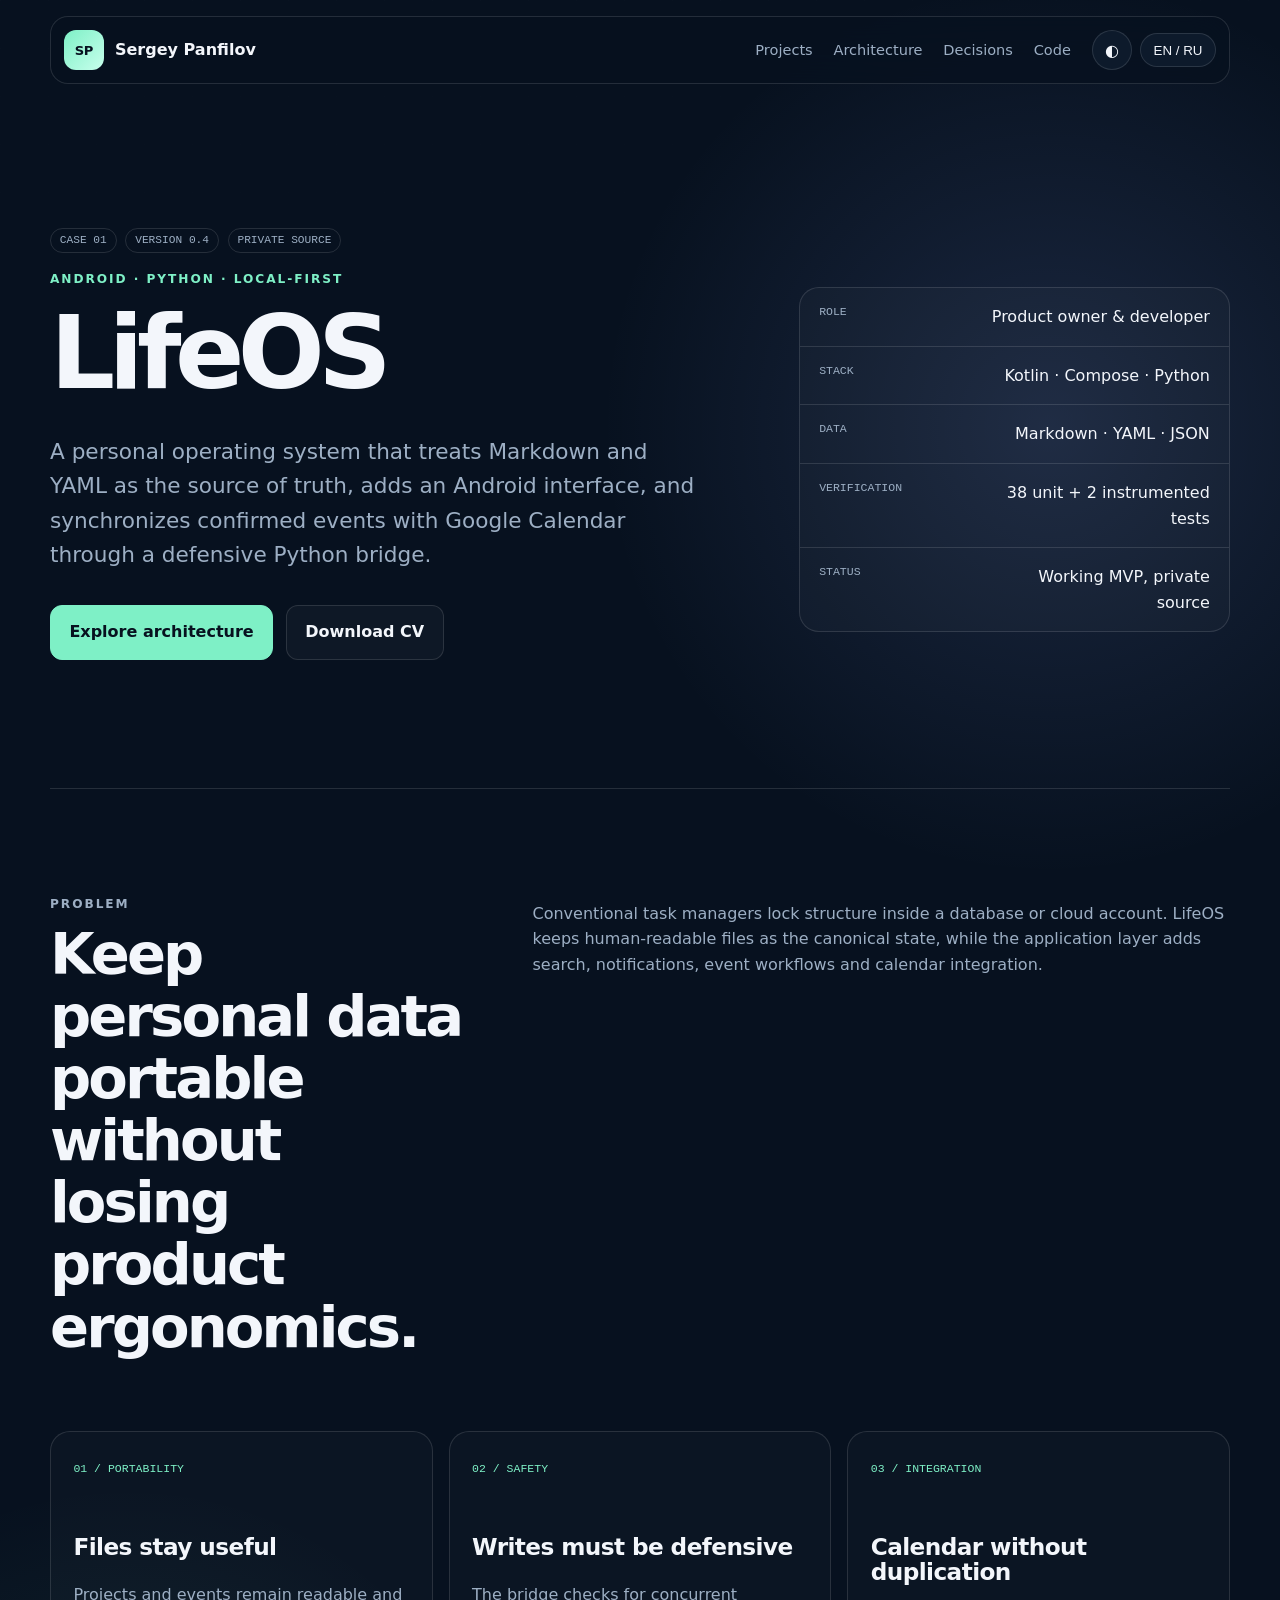
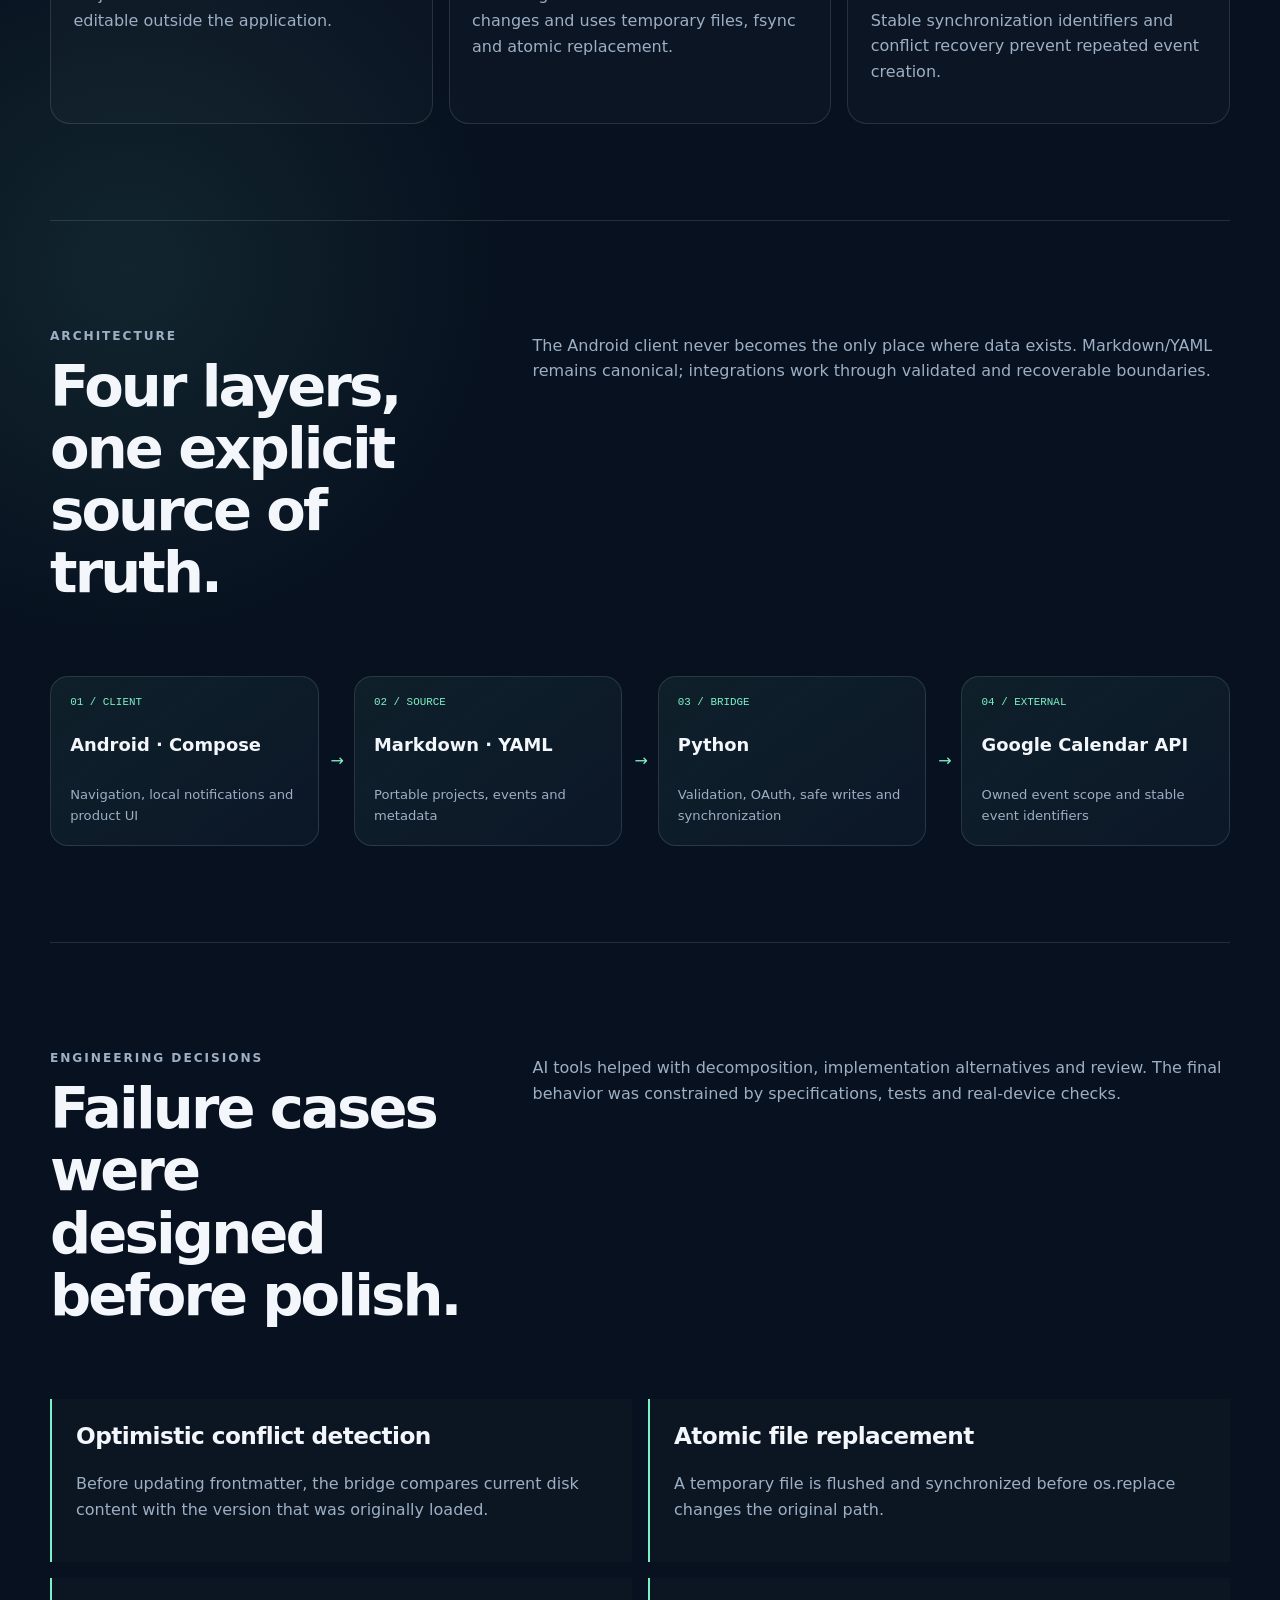
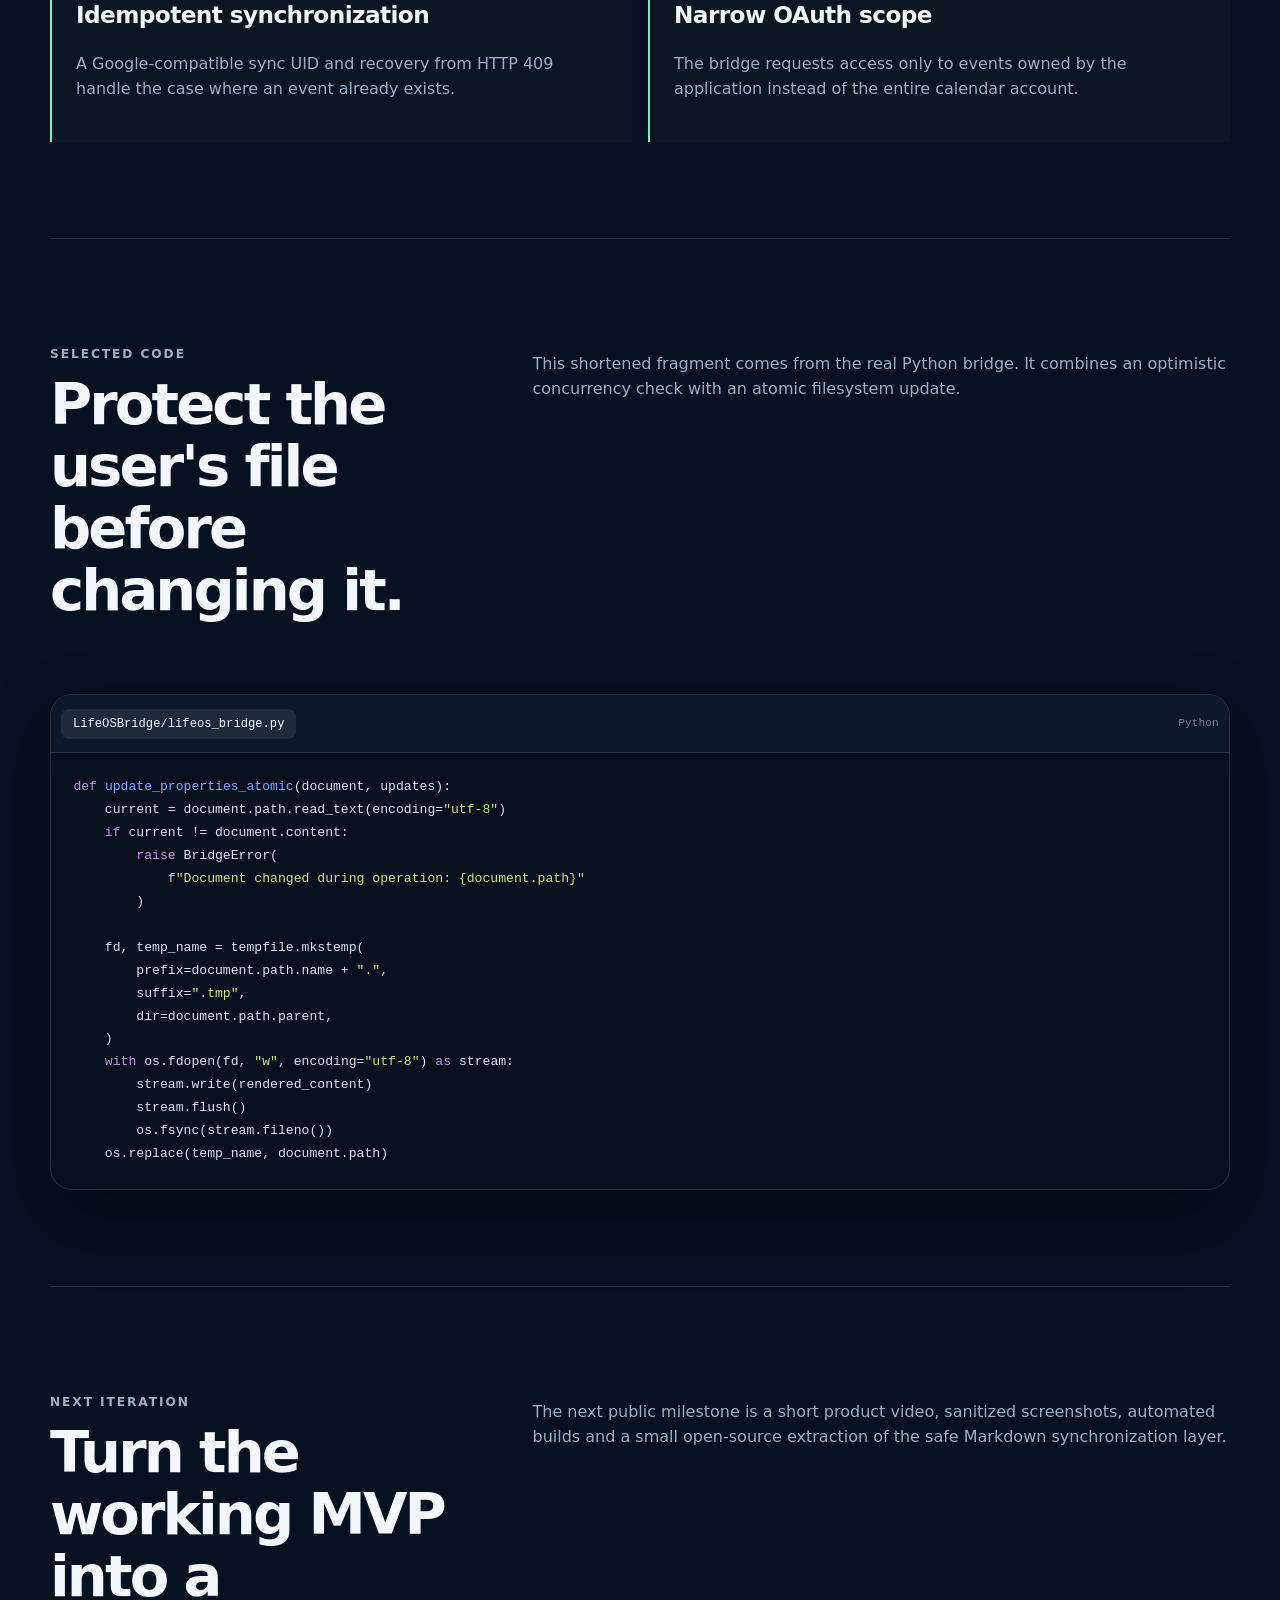
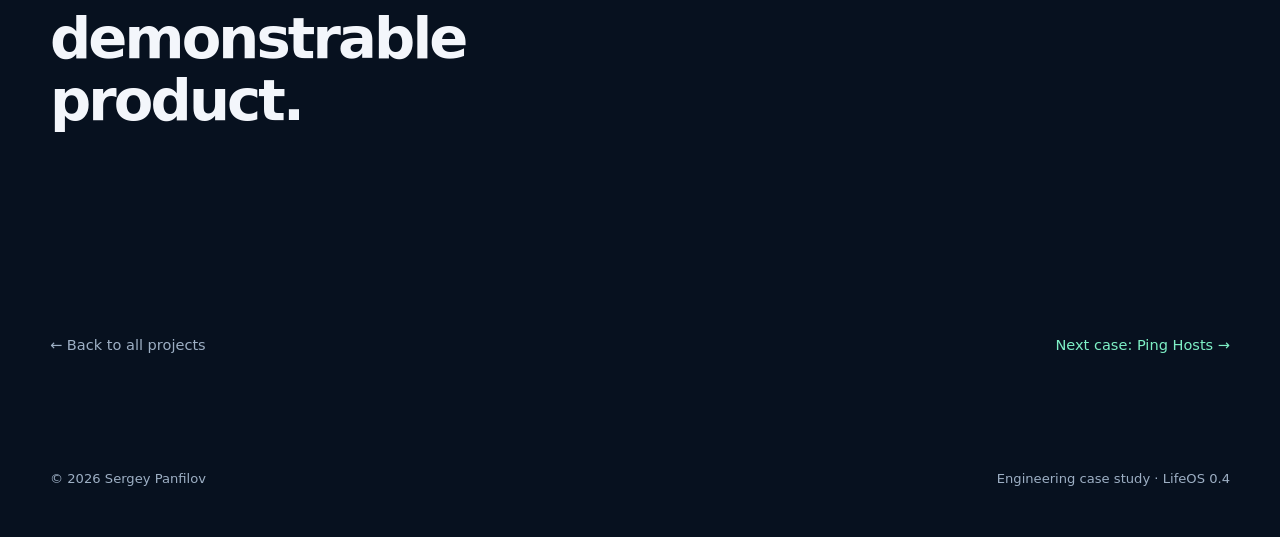
==== case-lifeos.html @ d0251c0e "Add case-lifeos.html" ====
<!doctype html>
<html lang="en">
  <head>
    <meta charset="UTF-8" />
    <meta name="viewport" content="width=device-width, initial-scale=1.0" />
    <meta name="description" content="LifeOS engineering case study by Sergey Panfilov: Android, Kotlin, Python, Markdown/YAML and Google Calendar." />
    <meta name="theme-color" content="#07111f" />
    <meta property="og:title" content="LifeOS 0.4 — Engineering case study" />
    <meta property="og:description" content="A local-first personal operating system with safe file operations and a Google Calendar bridge." />
    <meta property="og:type" content="article" />
    <meta property="og:url" content="https://zenartz98.github.io/portfolio/case-lifeos.html" />
    <meta property="og:image" content="https://zenartz98.github.io/portfolio/assets/og-portfolio.png" />
    <meta name="twitter:card" content="summary_large_image" />
    <link rel="canonical" href="https://zenartz98.github.io/portfolio/case-lifeos.html" />
    <link rel="icon" href="assets/favicon.svg" type="image/svg+xml" />
    <title>LifeOS 0.4 — Sergey Panfilov</title>
    <link rel="stylesheet" href="styles.css" />
  </head>
  <body>
    <a class="skip-link" href="#main">Skip to content</a>
    <header class="site-header">
      <a class="brand" href="index.html" aria-label="Sergey Panfilov — home">
        <span class="brand-mark">SP</span><span>Sergey Panfilov</span>
      </a>
      <nav aria-label="Case study navigation">
        <a href="index.html#projects" data-en="Projects" data-ru="Проекты">Projects</a>
        <a href="#architecture" data-en="Architecture" data-ru="Архитектура">Architecture</a>
        <a href="#decisions" data-en="Decisions" data-ru="Решения">Decisions</a>
        <a href="#code" data-en="Code" data-ru="Код">Code</a>
      </nav>
      <div class="header-controls">
        <button class="theme-toggle" type="button" aria-label="Switch color theme" title="Switch color theme"><span aria-hidden="true">◐</span></button>
        <button class="language-toggle" type="button" aria-label="Switch language"><span data-lang-active>EN</span><span aria-hidden="true"> / </span><span data-lang-inactive>RU</span></button>
      </div>
    </header>

    <main class="case-main" id="main">
      <section class="case-hero">
        <div>
          <div class="case-kicker"><span>CASE 01</span><span>VERSION 0.4</span><span>PRIVATE SOURCE</span></div>
          <p class="eyebrow">Android · Python · Local-first</p>
          <h1>LifeOS</h1>
          <p class="case-lead" data-en="A personal operating system that treats Markdown and YAML as the source of truth, adds an Android interface, and synchronizes confirmed events with Google Calendar through a defensive Python bridge." data-ru="Личная операционная система, в которой Markdown и YAML остаются источником истины, Android-приложение даёт удобный интерфейс, а защищённый Python-мост синхронизирует подтверждённые события с Google Calendar.">A personal operating system that treats Markdown and YAML as the source of truth, adds an Android interface, and synchronizes confirmed events with Google Calendar through a defensive Python bridge.</p>
          <div class="hero-actions">
            <a class="button primary" href="#architecture" data-en="Explore architecture" data-ru="Посмотреть архитектуру">Explore architecture</a>
            <a class="button secondary" href="index.html#resumes" data-en="Download CV" data-ru="Скачать резюме">Download CV</a>
          </div>
        </div>
        <aside class="case-fact-panel" aria-label="Project facts">
          <div class="case-fact"><span data-en="Role" data-ru="Роль">Role</span><span data-en="Product owner & developer" data-ru="Автор продукта и разработчик">Product owner & developer</span></div>
          <div class="case-fact"><span data-en="Stack" data-ru="Стек">Stack</span><span>Kotlin · Compose · Python</span></div>
          <div class="case-fact"><span data-en="Data" data-ru="Данные">Data</span><span>Markdown · YAML · JSON</span></div>
          <div class="case-fact"><span data-en="Verification" data-ru="Проверка">Verification</span><span data-en="38 unit + 2 instrumented tests" data-ru="38 unit + 2 инструментальных теста">38 unit + 2 instrumented tests</span></div>
          <div class="case-fact"><span data-en="Status" data-ru="Статус">Status</span><span data-en="Working MVP, private source" data-ru="Работающий MVP, закрытый код">Working MVP, private source</span></div>
        </aside>
      </section>

      <section class="case-section" id="problem">
        <div class="case-section-head">
          <div><p class="eyebrow" data-en="Problem" data-ru="Задача">Problem</p><h2 data-en="Keep personal data portable without losing product ergonomics." data-ru="Сохранить переносимость личных данных без потери удобства продукта.">Keep personal data portable without losing product ergonomics.</h2></div>
          <p data-en="Conventional task managers lock structure inside a database or cloud account. LifeOS keeps human-readable files as the canonical state, while the application layer adds search, notifications, event workflows and calendar integration." data-ru="Обычные планировщики запирают структуру внутри базы данных или облачного аккаунта. LifeOS сохраняет человекочитаемые файлы как каноническое состояние, а прикладной слой добавляет поиск, уведомления, работу с событиями и интеграцию с календарём.">Conventional task managers lock structure inside a database or cloud account. LifeOS keeps human-readable files as the canonical state, while the application layer adds search, notifications, event workflows and calendar integration.</p>
        </div>
        <div class="case-copy-grid">
          <article><span>01 / PORTABILITY</span><h3 data-en="Files stay useful" data-ru="Файлы остаются полезными">Files stay useful</h3><p data-en="Projects and events remain readable and editable outside the application." data-ru="Проекты и события можно читать и редактировать вне приложения.">Projects and events remain readable and editable outside the application.</p></article>
          <article><span>02 / SAFETY</span><h3 data-en="Writes must be defensive" data-ru="Защищённая запись">Writes must be defensive</h3><p data-en="The bridge checks for concurrent changes and uses temporary files, fsync and atomic replacement." data-ru="Мост проверяет параллельные изменения и использует временные файлы, fsync и атомарную замену.">The bridge checks for concurrent changes and uses temporary files, fsync and atomic replacement.</p></article>
          <article><span>03 / INTEGRATION</span><h3 data-en="Calendar without duplication" data-ru="Календарь без дублей">Calendar without duplication</h3><p data-en="Stable synchronization identifiers and conflict recovery prevent repeated event creation." data-ru="Стабильные идентификаторы синхронизации и восстановление после конфликтов предотвращают дубли событий.">Stable synchronization identifiers and conflict recovery prevent repeated event creation.</p></article>
        </div>
      </section>

      <section class="case-section" id="architecture">
        <div class="case-section-head">
          <div><p class="eyebrow" data-en="Architecture" data-ru="Архитектура">Architecture</p><h2 data-en="Four layers, one explicit source of truth." data-ru="Четыре слоя и один явный источник истины.">Four layers, one explicit source of truth.</h2></div>
          <p data-en="The Android client never becomes the only place where data exists. Markdown/YAML remains canonical; integrations work through validated and recoverable boundaries." data-ru="Android-клиент не становится единственным местом хранения данных. Markdown/YAML остаётся каноническим источником, а интеграции работают через валидируемые и восстанавливаемые границы.">The Android client never becomes the only place where data exists. Markdown/YAML remains canonical; integrations work through validated and recoverable boundaries.</p>
        </div>
        <div class="architecture-flow" aria-label="LifeOS architecture">
          <div class="architecture-node"><small>01 / CLIENT</small><strong>Android · Compose</strong><span data-en="Navigation, local notifications and product UI" data-ru="Навигация, локальные уведомления и интерфейс">Navigation, local notifications and product UI</span></div>
          <div class="architecture-node"><small>02 / SOURCE</small><strong>Markdown · YAML</strong><span data-en="Portable projects, events and metadata" data-ru="Переносимые проекты, события и метаданные">Portable projects, events and metadata</span></div>
          <div class="architecture-node"><small>03 / BRIDGE</small><strong>Python</strong><span data-en="Validation, OAuth, safe writes and synchronization" data-ru="Валидация, OAuth, безопасная запись и синхронизация">Validation, OAuth, safe writes and synchronization</span></div>
          <div class="architecture-node"><small>04 / EXTERNAL</small><strong>Google Calendar API</strong><span data-en="Owned event scope and stable event identifiers" data-ru="Ограниченная область событий и стабильные идентификаторы">Owned event scope and stable event identifiers</span></div>
        </div>
      </section>

      <section class="case-section" id="decisions">
        <div class="case-section-head">
          <div><p class="eyebrow" data-en="Engineering decisions" data-ru="Инженерные решения">Engineering decisions</p><h2 data-en="Failure cases were designed before polish." data-ru="Сначала отказоустойчивость, затем полировка.">Failure cases were designed before polish.</h2></div>
          <p data-en="AI tools helped with decomposition, implementation alternatives and review. The final behavior was constrained by specifications, tests and real-device checks." data-ru="AI-инструменты помогали с декомпозицией, вариантами реализации и ревью. Итоговое поведение ограничивалось спецификациями, тестами и проверками на реальном устройстве.">AI tools helped with decomposition, implementation alternatives and review. The final behavior was constrained by specifications, tests and real-device checks.</p>
        </div>
        <div class="decision-list">
          <article><h3 data-en="Optimistic conflict detection" data-ru="Оптимистичная проверка конфликтов">Optimistic conflict detection</h3><p data-en="Before updating frontmatter, the bridge compares current disk content with the version that was originally loaded." data-ru="Перед изменением frontmatter мост сравнивает содержимое на диске с ранее загруженной версией.">Before updating frontmatter, the bridge compares current disk content with the version that was originally loaded.</p></article>
          <article><h3 data-en="Atomic file replacement" data-ru="Атомарная замена файла">Atomic file replacement</h3><p data-en="A temporary file is flushed and synchronized before os.replace changes the original path." data-ru="Временный файл сбрасывается и синхронизируется до того, как os.replace заменит исходный путь.">A temporary file is flushed and synchronized before os.replace changes the original path.</p></article>
          <article><h3 data-en="Idempotent synchronization" data-ru="Идемпотентная синхронизация">Idempotent synchronization</h3><p data-en="A Google-compatible sync UID and recovery from HTTP 409 handle the case where an event already exists." data-ru="Google-совместимый sync UID и восстановление после HTTP 409 обрабатывают уже созданное событие.">A Google-compatible sync UID and recovery from HTTP 409 handle the case where an event already exists.</p></article>
          <article><h3 data-en="Narrow OAuth scope" data-ru="Узкая область OAuth">Narrow OAuth scope</h3><p data-en="The bridge requests access only to events owned by the application instead of the entire calendar account." data-ru="Мост запрашивает доступ только к событиям приложения, а не ко всему календарному аккаунту.">The bridge requests access only to events owned by the application instead of the entire calendar account.</p></article>
        </div>
      </section>

      <section class="case-section" id="code">
        <div class="case-section-head">
          <div><p class="eyebrow" data-en="Selected code" data-ru="Фрагмент кода">Selected code</p><h2 data-en="Protect the user's file before changing it." data-ru="Сначала защитить пользовательский файл.">Protect the user's file before changing it.</h2></div>
          <p data-en="This shortened fragment comes from the real Python bridge. It combines an optimistic concurrency check with an atomic filesystem update." data-ru="Сокращённый фрагмент взят из реального Python-моста. Он объединяет оптимистичную проверку конкурентных изменений и атомарное обновление файловой системы.">This shortened fragment comes from the real Python bridge. It combines an optimistic concurrency check with an atomic filesystem update.</p>
        </div>
        <div class="code-window case-code">
          <div class="code-toolbar"><span class="code-tab is-active">LifeOSBridge/lifeos_bridge.py</span><span class="code-source">Python</span></div>
          <div class="code-panel">
            <pre><code><span class="syntax-key">def</span> <span class="syntax-fn">update_properties_atomic</span>(document, updates):
    current = document.path.read_text(encoding=<span class="syntax-str">"utf-8"</span>)
    <span class="syntax-key">if</span> current != document.content:
        <span class="syntax-key">raise</span> BridgeError(
            <span class="syntax-str">f"Document changed during operation: {document.path}"</span>
        )

    fd, temp_name = tempfile.mkstemp(
        prefix=document.path.name + <span class="syntax-str">"."</span>,
        suffix=<span class="syntax-str">".tmp"</span>,
        dir=document.path.parent,
    )
    <span class="syntax-key">with</span> os.fdopen(fd, <span class="syntax-str">"w"</span>, encoding=<span class="syntax-str">"utf-8"</span>) <span class="syntax-key">as</span> stream:
        stream.write(rendered_content)
        stream.flush()
        os.fsync(stream.fileno())
    os.replace(temp_name, document.path)</code></pre>
          </div>
        </div>
      </section>

      <section class="case-section">
        <div class="case-section-head">
          <div><p class="eyebrow" data-en="Next iteration" data-ru="Следующая итерация">Next iteration</p><h2 data-en="Turn the working MVP into a demonstrable product." data-ru="Превратить работающий MVP в демонстрируемый продукт.">Turn the working MVP into a demonstrable product.</h2></div>
          <p data-en="The next public milestone is a short product video, sanitized screenshots, automated builds and a small open-source extraction of the safe Markdown synchronization layer." data-ru="Следующая публичная веха — короткое видео продукта, обезличенные скриншоты, автоматические сборки и небольшой open-source модуль безопасной синхронизации Markdown.">The next public milestone is a short product video, sanitized screenshots, automated builds and a small open-source extraction of the safe Markdown synchronization layer.</p>
        </div>
      </section>

      <nav class="case-nav" aria-label="Case study navigation">
        <a class="case-back" href="index.html#projects" data-en="← Back to all projects" data-ru="← Ко всем проектам">← Back to all projects</a>
        <a class="text-link" href="case-ping-hosts.html" data-en="Next case: Ping Hosts →" data-ru="Следующий кейс: Ping Hosts →">Next case: Ping Hosts →</a>
      </nav>
    </main>

    <footer><span>© <span data-year></span> Sergey Panfilov</span><span data-en="Engineering case study · LifeOS 0.4" data-ru="Инженерный кейс · LifeOS 0.4">Engineering case study · LifeOS 0.4</span></footer>
    <script src="script.js"></script>
  </body>
</html>
---- styles.css ----
:root {
  color-scheme: dark;
  --background: #07111f;
  --surface: #0d1a2b;
  --surface-soft: #101f33;
  --text: #f3f6fb;
  --muted: #9dafc4;
  --line: rgba(255, 255, 255, 0.12);
  --accent: #7ef0c6;
  --accent-two: #8ba7ff;
  --max-width: 1180px;
  font-family: Inter, ui-sans-serif, system-ui, -apple-system, BlinkMacSystemFont, "Segoe UI", sans-serif;
  font-synthesis: none;
  text-rendering: optimizeLegibility;
}

:root[data-theme="light"] {
  color-scheme: light;
  --background: #eef3f8;
  --surface: #ffffff;
  --surface-soft: #e6edf5;
  --text: #0a1728;
  --muted: #53657a;
  --line: rgba(10, 23, 40, 0.14);
  --accent: #087d62;
  --accent-two: #4663d8;
}
:root[data-theme="light"] .site-header { background: rgba(238, 243, 248, .88); }
:root[data-theme="light"] .terminal { background: rgba(7, 16, 28, .96); }

* { box-sizing: border-box; }
html { scroll-behavior: smooth; }
body {
  margin: 0;
  background:
    radial-gradient(circle at 82% 8%, rgba(139, 167, 255, 0.15), transparent 28rem),
    radial-gradient(circle at 10% 35%, rgba(126, 240, 198, 0.09), transparent 24rem),
    var(--background);
  color: var(--text);
  line-height: 1.6;
}

body::before {
  content: "";
  position: fixed;
  inset: 0;
  pointer-events: none;
  opacity: 0.16;
  background-image:
    linear-gradient(rgba(255,255,255,.04) 1px, transparent 1px),
    linear-gradient(90deg, rgba(255,255,255,.04) 1px, transparent 1px);
  background-size: 48px 48px;
  mask-image: linear-gradient(to bottom, black, transparent 80%);
}

a { color: inherit; }
img { max-width: 100%; display: block; }

.skip-link {
  position: fixed;
  top: 0.5rem;
  left: 0.5rem;
  z-index: 100;
  transform: translateY(-150%);
  background: var(--text);
  color: var(--background);
  padding: 0.7rem 1rem;
  border-radius: 999px;
}
.skip-link:focus { transform: translateY(0); }

.site-header {
  width: min(calc(100% - 2rem), var(--max-width));
  margin: 1rem auto 0;
  min-height: 68px;
  padding: 0.7rem 0.8rem;
  position: sticky;
  top: 1rem;
  z-index: 20;
  display: grid;
  grid-template-columns: 1fr auto auto;
  align-items: center;
  gap: 1.3rem;
  border: 1px solid var(--line);
  border-radius: 18px;
  background: rgba(7, 17, 31, 0.78);
  backdrop-filter: blur(18px);
}

.brand { display: flex; align-items: center; gap: 0.7rem; font-weight: 760; text-decoration: none; }
.brand-mark {
  width: 40px;
  aspect-ratio: 1;
  display: grid;
  place-items: center;
  border-radius: 12px;
  color: var(--background);
  background: linear-gradient(135deg, var(--accent), #c7ffec);
  font-size: 0.82rem;
  letter-spacing: -0.03em;
}

nav { display: flex; gap: 1.3rem; }
nav a { color: var(--muted); text-decoration: none; font-size: 0.91rem; }
nav a:hover, nav a:focus-visible { color: var(--text); }

.language-toggle {
  border: 1px solid var(--line);
  border-radius: 999px;
  background: var(--surface);
  color: var(--text);
  padding: 0.55rem 0.8rem;
  cursor: pointer;
}

.header-controls { display: flex; align-items: center; gap: .5rem; }
.theme-toggle {
  width: 40px;
  aspect-ratio: 1;
  border: 1px solid var(--line);
  border-radius: 50%;
  background: var(--surface);
  color: var(--text);
  cursor: pointer;
  font-size: 1rem;
}
.theme-toggle:hover, .language-toggle:hover { border-color: var(--accent); }
.visually-hidden {
  position: absolute;
  width: 1px;
  height: 1px;
  padding: 0;
  margin: -1px;
  overflow: hidden;
  clip: rect(0, 0, 0, 0);
  white-space: nowrap;
  border: 0;
}

main, footer { width: min(calc(100% - 2rem), var(--max-width)); margin-inline: auto; }
.hero {
  min-height: 720px;
  display: grid;
  grid-template-columns: 1.35fr 0.8fr;
  align-items: center;
  gap: clamp(3rem, 8vw, 8rem);
  padding: 8rem 0 6rem;
}

.eyebrow {
  color: var(--accent);
  font-size: 0.76rem;
  line-height: 1.2;
  letter-spacing: 0.16em;
  text-transform: uppercase;
  font-weight: 800;
}

.live-pill {
  width: fit-content;
  display: flex;
  align-items: center;
  gap: .55rem;
  margin-bottom: 1.4rem;
  padding: .42rem .72rem;
  border: 1px solid rgba(126, 240, 198, .25);
  border-radius: 999px;
  color: var(--muted);
  background: rgba(126, 240, 198, .05);
  font-size: .78rem;
}

h1, h2, h3 { line-height: 1.08; margin-top: 0; }
h1 { max-width: 850px; margin-bottom: 1.6rem; font-size: clamp(3rem, 7vw, 6.7rem); letter-spacing: -0.065em; }
h2 { max-width: 800px; margin-bottom: 1.5rem; font-size: clamp(2.2rem, 5vw, 4.6rem); letter-spacing: -0.05em; }
h3 { font-size: 1.45rem; letter-spacing: -0.025em; }

.hero-lead, .section-heading > p:not(.eyebrow), .contact-section > p:not(.eyebrow) { color: var(--muted); font-size: 1.1rem; max-width: 700px; }
.hero-actions { display: flex; flex-wrap: wrap; gap: 0.8rem; margin: 2rem 0; }
.button { padding: 0.85rem 1.15rem; border-radius: 12px; text-decoration: none; font-weight: 720; border: 1px solid var(--line); }
.button.primary { background: var(--accent); color: var(--background); border-color: var(--accent); }
.button.secondary { background: rgba(255,255,255,.03); }
.button:hover { transform: translateY(-2px); }

.availability { list-style: none; padding: 0; margin: 0; display: flex; flex-wrap: wrap; gap: 1rem 1.8rem; color: var(--muted); font-size: 0.9rem; }
.availability li { display: flex; align-items: center; gap: 0.55rem; }
.status-dot { width: 8px; aspect-ratio: 1; border-radius: 50%; background: var(--accent); box-shadow: 0 0 16px var(--accent); }

.hero-panel { display: grid; justify-items: center; gap: 2rem; }
.portrait-wrap { position: relative; width: 220px; aspect-ratio: 1; display: grid; place-items: center; }
.portrait-wrap img { width: 160px; aspect-ratio: 1; object-fit: cover; border-radius: 32px; border: 1px solid var(--line); filter: saturate(.8) contrast(1.05); }
.orbit { position: absolute; inset: 0; border: 1px solid var(--line); border-radius: 50%; }
.orbit-one::after, .orbit-two::after { content: ""; position: absolute; width: 11px; aspect-ratio: 1; border-radius: 50%; background: var(--accent); top: 13%; left: 13%; box-shadow: 0 0 15px var(--accent); }
.orbit-two { inset: 15px; animation: orbit 13s linear infinite reverse; }
.orbit-one { animation: orbit 18s linear infinite; }
@keyframes orbit { to { transform: rotate(360deg); } }

.terminal { width: min(100%, 340px); border: 1px solid var(--line); background: rgba(13, 26, 43, .8); border-radius: 16px; box-shadow: 0 22px 60px rgba(0,0,0,.25); overflow: hidden; }
.terminal-head { padding: .8rem; display: flex; gap: .4rem; border-bottom: 1px solid var(--line); }
.terminal-head span { width: 8px; aspect-ratio: 1; border-radius: 50%; background: #5e6d80; }
.terminal pre { margin: 0; padding: 1.2rem; font: 0.87rem/1.7 "SFMono-Regular", Consolas, monospace; color: var(--accent); }
.terminal .muted { color: #9dafc4; }
.cursor { animation: blink 1s steps(1) infinite; }
@keyframes blink { 50% { opacity: 0; } }

.terminal-output {
  min-height: 185px;
  max-height: 250px;
  padding: 1.2rem 1.2rem .8rem;
  overflow: auto;
  white-space: pre-wrap;
  font: .82rem/1.65 "SFMono-Regular", Consolas, monospace;
  color: #7ef0c6;
}
.terminal-form {
  display: grid;
  grid-template-columns: auto 1fr;
  align-items: center;
  gap: .55rem;
  padding: .7rem 1.2rem 1.1rem;
}
.terminal-prompt { color: #9dafc4; font: .82rem/1 "SFMono-Regular", Consolas, monospace; }
.terminal-form input {
  width: 100%;
  min-width: 0;
  border: 0;
  border-bottom: 1px solid var(--line);
  outline: 0;
  background: transparent;
  color: #f3f6fb;
  padding: .35rem 0;
  font: .82rem/1.4 "SFMono-Regular", Consolas, monospace;
}
.terminal-form input:focus { border-bottom-color: var(--accent); }

.signal-strip { display: grid; grid-template-columns: repeat(4, 1fr); border: 1px solid var(--line); border-radius: 20px; overflow: hidden; background: rgba(255,255,255,.02); }
.signal-strip div { padding: 1.5rem; display: grid; gap: .25rem; border-right: 1px solid var(--line); }
.signal-strip div:last-child { border: 0; }
.signal-strip strong { color: var(--accent); font-size: 2rem; line-height: 1; }
.signal-strip span { color: var(--muted); font-size: .85rem; }

.section { padding: 8rem 0; }
.section-heading { margin-bottom: 3.5rem; }
.project-grid { display: grid; grid-template-columns: repeat(2, minmax(0, 1fr)); gap: 1rem; }
.project-card { min-height: 360px; padding: 1.5rem; display: grid; grid-template-columns: auto 1fr; gap: 1.4rem; border: 1px solid var(--line); border-radius: 22px; background: linear-gradient(145deg, rgba(255,255,255,.035), rgba(255,255,255,.01)); }
.project-card:hover { border-color: rgba(126, 240, 198, .38); transform: translateY(-3px); }
.project-featured { grid-column: 1 / -1; min-height: 440px; align-items: end; background: linear-gradient(135deg, rgba(126,240,198,.1), rgba(139,167,255,.08)); }
.project-number { color: var(--accent); font: 0.75rem/1 "SFMono-Regular", Consolas, monospace; }
.project-meta { display: flex; flex-wrap: wrap; gap: .8rem; color: var(--muted); font-size: .78rem; text-transform: uppercase; letter-spacing: .09em; margin-bottom: 1rem; }
.project-card p, .project-points { color: var(--muted); }
.project-points { padding-left: 1.2rem; columns: 2; column-gap: 2rem; }
.tag-row { display: flex; flex-wrap: wrap; gap: .45rem; margin: 1.2rem 0; }
.tag-row span { border: 1px solid var(--line); color: var(--muted); border-radius: 999px; padding: .3rem .65rem; font-size: .75rem; }
.text-link { color: var(--accent); text-underline-offset: .3rem; }

.project-status {
  padding: .18rem .48rem;
  border: 1px solid currentColor;
  border-radius: 999px;
  letter-spacing: .08em;
}
.status-building { color: #8ba7ff; }
.status-public { color: var(--accent); }
.status-prototype { color: #e8b66d; }
.project-actions { display: flex; flex-wrap: wrap; align-items: center; gap: .9rem; margin-top: 1.4rem; }
.button.compact { padding: .58rem .78rem; border-radius: 9px; font-size: .82rem; }
.project-proof { color: var(--muted); font: .72rem/1.4 "SFMono-Regular", Consolas, monospace; }

.code-lab-heading {
  display: grid;
  grid-template-columns: 1.25fr .75fr;
  gap: 3rem;
  align-items: end;
}
.code-window {
  overflow: hidden;
  border: 1px solid var(--line);
  border-radius: 22px;
  background: #07101c;
  box-shadow: 0 28px 70px rgba(0, 0, 0, .26);
}
.code-toolbar {
  min-height: 58px;
  display: flex;
  align-items: center;
  gap: .3rem;
  padding: .55rem .65rem;
  border-bottom: 1px solid rgba(255,255,255,.1);
  background: #0d1928;
}
.code-tab {
  border: 0;
  border-radius: 8px;
  padding: .55rem .72rem;
  background: transparent;
  color: #8fa2ba;
  cursor: pointer;
  font: .76rem/1 "SFMono-Regular", Consolas, monospace;
}
.code-tab.is-active { color: #eff6ff; background: rgba(255,255,255,.08); }
.code-source { margin-left: auto; color: #6f849e; font: .7rem/1 "SFMono-Regular", Consolas, monospace; }
.code-panel[hidden] { display: none; }
.code-caption {
  display: flex;
  justify-content: space-between;
  gap: 1rem;
  padding: 1rem 1.4rem 0;
  color: #7ef0c6;
  font: .72rem/1.4 "SFMono-Regular", Consolas, monospace;
}
.code-caption span:last-child { color: #7890aa; text-align: right; }
.code-panel pre {
  margin: 0;
  padding: 1.4rem;
  overflow: auto;
  color: #d8e4f2;
  font: .82rem/1.75 "SFMono-Regular", Consolas, monospace;
  tab-size: 4;
}
.syntax-key, .syntax-dec { color: #c792ea; }
.syntax-fn { color: #82aaff; }
.syntax-str { color: #c3e88d; }
.syntax-num { color: #f78c6c; }

.process-grid {
  list-style: none;
  padding: 0;
  display: grid;
  grid-template-columns: repeat(5, 1fr);
  border: 1px solid var(--line);
  border-radius: 22px;
  overflow: hidden;
}
.process-grid li {
  min-height: 260px;
  padding: 1.25rem;
  border-right: 1px solid var(--line);
  background: rgba(255,255,255,.018);
}
.process-grid li:last-child { border-right: 0; }
.process-grid li > span { color: var(--accent); font: .75rem/1 "SFMono-Regular", Consolas, monospace; }
.process-grid h3 { margin-top: 4.5rem; }
.process-grid p { color: var(--muted); font-size: .88rem; }

.resume-section { border-top: 1px solid var(--line); }
.resume-grid { display: grid; grid-template-columns: repeat(3, 1fr); gap: 1rem; }
.resume-grid article {
  min-height: 290px;
  display: flex;
  flex-direction: column;
  align-items: flex-start;
  padding: 1.5rem;
  border: 1px solid var(--line);
  border-radius: 20px;
  background: linear-gradient(150deg, rgba(139,167,255,.06), rgba(126,240,198,.025));
}
.resume-grid article:hover { border-color: rgba(126,240,198,.38); transform: translateY(-3px); }
.resume-grid p { color: var(--muted); }
.resume-grid .button { margin-top: auto; }
.file-type { margin-bottom: 2.5rem; color: var(--accent); font: .72rem/1 "SFMono-Regular", Consolas, monospace; text-transform: uppercase; letter-spacing: .08em; }

/* Project case studies */
.case-main { padding-top: 4rem; }
.case-hero {
  min-height: 600px;
  display: grid;
  grid-template-columns: 1.2fr .8fr;
  align-items: center;
  gap: clamp(3rem, 8vw, 8rem);
  padding: 5rem 0 6rem;
}
.case-kicker { display: flex; flex-wrap: wrap; gap: .55rem; margin-bottom: 1.2rem; }
.case-kicker span { padding: .25rem .55rem; border: 1px solid var(--line); border-radius: 999px; color: var(--muted); font: .7rem/1.3 "SFMono-Regular", Consolas, monospace; }
.case-hero h1 { font-size: clamp(3.2rem, 8vw, 7rem); }
.case-lead { max-width: 760px; color: var(--muted); font-size: clamp(1.05rem, 2vw, 1.35rem); }
.case-fact-panel { display: grid; border: 1px solid var(--line); border-radius: 20px; background: rgba(255,255,255,.025); overflow: hidden; }
.case-fact { display: grid; grid-template-columns: .8fr 1.2fr; gap: 1rem; padding: 1rem 1.2rem; border-bottom: 1px solid var(--line); }
.case-fact:last-child { border-bottom: 0; }
.case-fact span:first-child { color: var(--muted); font: .72rem/1.4 "SFMono-Regular", Consolas, monospace; text-transform: uppercase; }
.case-fact span:last-child { text-align: right; }
.case-section { padding: 6rem 0; border-top: 1px solid var(--line); }
.case-section-head { display: grid; grid-template-columns: .75fr 1.25fr; gap: 4rem; margin-bottom: 3rem; }
.case-section-head p { color: var(--muted); }
.case-section-head h2 { font-size: clamp(2rem, 4.5vw, 4rem); }
.case-copy-grid { display: grid; grid-template-columns: repeat(3, 1fr); gap: 1rem; }
.case-copy-grid article { min-height: 280px; padding: 1.4rem; border: 1px solid var(--line); border-radius: 20px; background: rgba(255,255,255,.018); }
.case-copy-grid article > span { color: var(--accent); font: .72rem/1 "SFMono-Regular", Consolas, monospace; }
.case-copy-grid h3 { margin-top: 3.4rem; }
.case-copy-grid p { color: var(--muted); }
.architecture-flow { display: grid; grid-template-columns: repeat(4, 1fr); gap: 2.2rem; align-items: stretch; }
.architecture-node {
  position: relative;
  min-height: 170px;
  padding: 1.2rem;
  display: flex;
  flex-direction: column;
  justify-content: space-between;
  border: 1px solid var(--line);
  border-radius: 18px;
  background: linear-gradient(145deg, rgba(126,240,198,.07), rgba(139,167,255,.04));
}
.architecture-node:not(:last-child)::after {
  content: "→";
  position: absolute;
  top: 50%;
  right: -1.65rem;
  color: var(--accent);
  transform: translateY(-50%);
}
.architecture-node small { color: var(--accent); font: .68rem/1 "SFMono-Regular", Consolas, monospace; }
.architecture-node strong { font-size: 1.12rem; }
.architecture-node span { color: var(--muted); font-size: .82rem; }
.decision-list { display: grid; grid-template-columns: repeat(2, 1fr); gap: 1rem; }
.decision-list article { padding: 1.5rem; border-left: 2px solid var(--accent); background: rgba(255,255,255,.02); }
.decision-list p { color: var(--muted); }
.case-code { margin-top: 2rem; }
.case-code .code-panel { display: block; }
.case-nav { display: flex; justify-content: space-between; gap: 1rem; padding: 2rem 0 5rem; }
.case-back { color: var(--muted); text-decoration: none; }
.case-back:hover { color: var(--accent); }
.interface-map {
  display: grid;
  grid-template-columns: 220px 1fr;
  min-height: 430px;
  border: 1px solid var(--line);
  border-radius: 22px;
  overflow: hidden;
  background: #07101c;
  color: #eaf2fb;
}
.interface-sidebar { padding: 1.4rem; border-right: 1px solid rgba(255,255,255,.1); background: #0b1726; }
.interface-sidebar strong { display: block; margin-bottom: 2rem; color: #7ef0c6; }
.interface-sidebar span { display: block; margin: .8rem 0; color: #8196ad; font-size: .82rem; }
.interface-content { padding: 1.4rem; overflow: auto; }
.interface-topbar { display: flex; justify-content: space-between; gap: 1rem; margin-bottom: 1.4rem; }
.interface-button { padding: .5rem .7rem; border: 1px solid rgba(126,240,198,.35); border-radius: 8px; color: #7ef0c6; font-size: .75rem; }
.host-table { min-width: 580px; border: 1px solid rgba(255,255,255,.1); border-radius: 12px; overflow: hidden; }
.host-row { display: grid; grid-template-columns: 1.2fr .8fr .8fr 1fr; }
.host-row span { padding: .75rem; border-right: 1px solid rgba(255,255,255,.08); border-bottom: 1px solid rgba(255,255,255,.08); font: .74rem/1.4 "SFMono-Regular", Consolas, monospace; }
.host-row.header { color: #8196ad; background: rgba(255,255,255,.035); }
.host-row .ok { color: #7ef0c6; }
.host-row .warn { color: #e8b66d; }

.split-section { display: grid; grid-template-columns: .85fr 1.2fr; gap: clamp(3rem, 8vw, 8rem); align-items: start; }
.sticky-heading { position: sticky; top: 8rem; }
.timeline article { position: relative; padding: 0 0 3rem 2rem; border-left: 1px solid var(--line); }
.timeline article::before { content: ""; position: absolute; left: -5px; top: 5px; width: 9px; aspect-ratio: 1; border-radius: 50%; background: var(--accent); }
.timeline-date { color: var(--accent); font: .78rem/1.2 "SFMono-Regular", Consolas, monospace; }
.timeline h3 { margin: .65rem 0 .35rem; }
.timeline p { color: var(--muted); margin: .35rem 0; }

.skills-grid { display: grid; grid-template-columns: repeat(4, 1fr); border: 1px solid var(--line); border-radius: 22px; overflow: hidden; }
.skills-grid article { min-height: 270px; padding: 1.4rem; border-right: 1px solid var(--line); background: rgba(255,255,255,.02); }
.skills-grid article:last-child { border: 0; }
.skills-grid article > span { color: var(--accent); font: .75rem/1 "SFMono-Regular", Consolas, monospace; }
.skills-grid h3 { margin-top: 4rem; }
.skills-grid p { color: var(--muted); font-size: .9rem; }

.contact-section { padding: 8rem 0; border-top: 1px solid var(--line); }
.contact-links { display: flex; flex-wrap: wrap; gap: .7rem; margin-top: 2.5rem; }
.contact-links a { border: 1px solid var(--line); border-radius: 999px; padding: .65rem .9rem; text-decoration: none; }
.contact-links a:hover { border-color: var(--accent); color: var(--accent); }

footer { padding: 2rem 0 3rem; display: flex; justify-content: space-between; gap: 1rem; color: var(--muted); font-size: .82rem; }

@media (max-width: 900px) {
  .site-header { grid-template-columns: 1fr auto; }
  nav { display: none; }
  .hero { min-height: auto; grid-template-columns: 1fr; padding-top: 6rem; }
  .hero-panel { grid-template-columns: auto 1fr; }
  .signal-strip { grid-template-columns: repeat(2, 1fr); }
  .signal-strip div:nth-child(2) { border-right: 0; }
  .signal-strip div:nth-child(-n+2) { border-bottom: 1px solid var(--line); }
  .project-grid, .split-section { grid-template-columns: 1fr; }
  .sticky-heading { position: static; }
  .skills-grid { grid-template-columns: repeat(2, 1fr); }
  .skills-grid article:nth-child(2) { border-right: 0; }
  .skills-grid article:nth-child(-n+2) { border-bottom: 1px solid var(--line); }
  .code-lab-heading, .case-section-head { grid-template-columns: 1fr; gap: 1rem; }
  .process-grid { grid-template-columns: repeat(2, 1fr); }
  .process-grid li { border-bottom: 1px solid var(--line); }
  .process-grid li:nth-child(2n) { border-right: 0; }
  .resume-grid, .case-copy-grid { grid-template-columns: 1fr; }
  .case-hero { min-height: auto; grid-template-columns: 1fr; padding-top: 4rem; }
  .architecture-flow { grid-template-columns: repeat(2, 1fr); }
  .architecture-node:nth-child(2)::after { display: none; }
  .decision-list { grid-template-columns: 1fr; }
  .interface-map { grid-template-columns: 160px 1fr; }
}

@media (max-width: 580px) {
  .site-header { top: .5rem; margin-top: .5rem; }
  .brand > span:last-child { display: none; }
  .hero { padding-top: 4.5rem; }
  h1 { font-size: clamp(2.75rem, 14vw, 4.2rem); }
  .hero-panel { grid-template-columns: 1fr; }
  .portrait-wrap { width: 180px; }
  .portrait-wrap img { width: 130px; }
  .signal-strip { grid-template-columns: 1fr; }
  .signal-strip div { border-right: 0; border-bottom: 1px solid var(--line); }
  .project-card { grid-template-columns: 1fr; min-height: auto; }
  .project-points { columns: 1; }
  .skills-grid { grid-template-columns: 1fr; }
  .skills-grid article { min-height: auto; border-right: 0; border-bottom: 1px solid var(--line); }
  .skills-grid h3 { margin-top: 2rem; }
  .header-controls { margin-left: auto; }
  .code-toolbar { align-items: stretch; flex-wrap: wrap; }
  .code-source { width: 100%; margin: .25rem 0 0; padding-left: .7rem; }
  .code-caption { flex-direction: column; }
  .code-caption span:last-child { text-align: left; }
  .process-grid { grid-template-columns: 1fr; }
  .process-grid li { min-height: auto; border-right: 0; }
  .process-grid h3 { margin-top: 2rem; }
  .architecture-flow { grid-template-columns: 1fr; }
  .architecture-node:not(:last-child)::after {
    content: "↓";
    top: auto;
    right: 50%;
    bottom: -1.65rem;
    transform: translateX(50%);
  }
  .interface-map { grid-template-columns: 1fr; }
  .interface-sidebar { display: none; }
  .case-fact { grid-template-columns: 1fr; }
  .case-fact span:last-child { text-align: left; }
  .case-nav { flex-direction: column; }
  footer { flex-direction: column; }
}

@media (prefers-reduced-motion: reduce) {
  html { scroll-behavior: auto; }
  *, *::before, *::after { animation-duration: .01ms !important; animation-iteration-count: 1 !important; transition-duration: .01ms !important; }
}
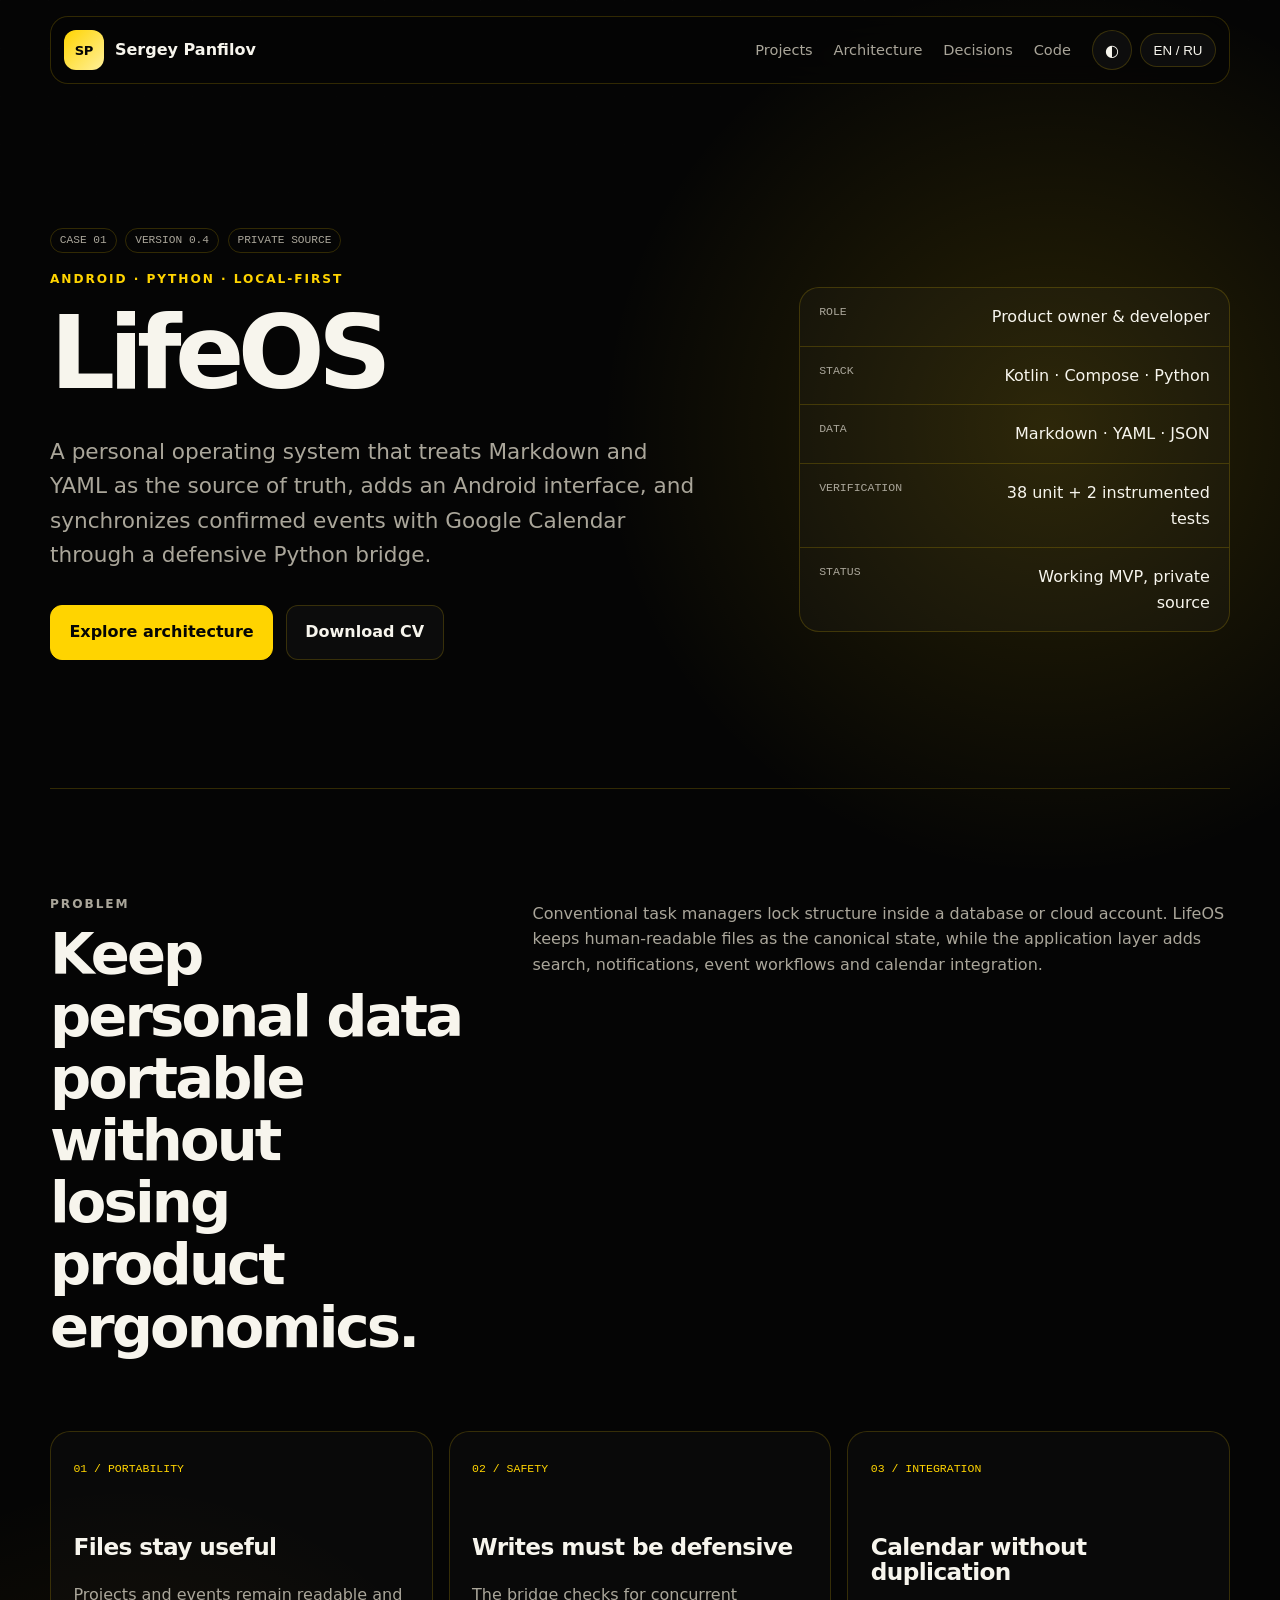
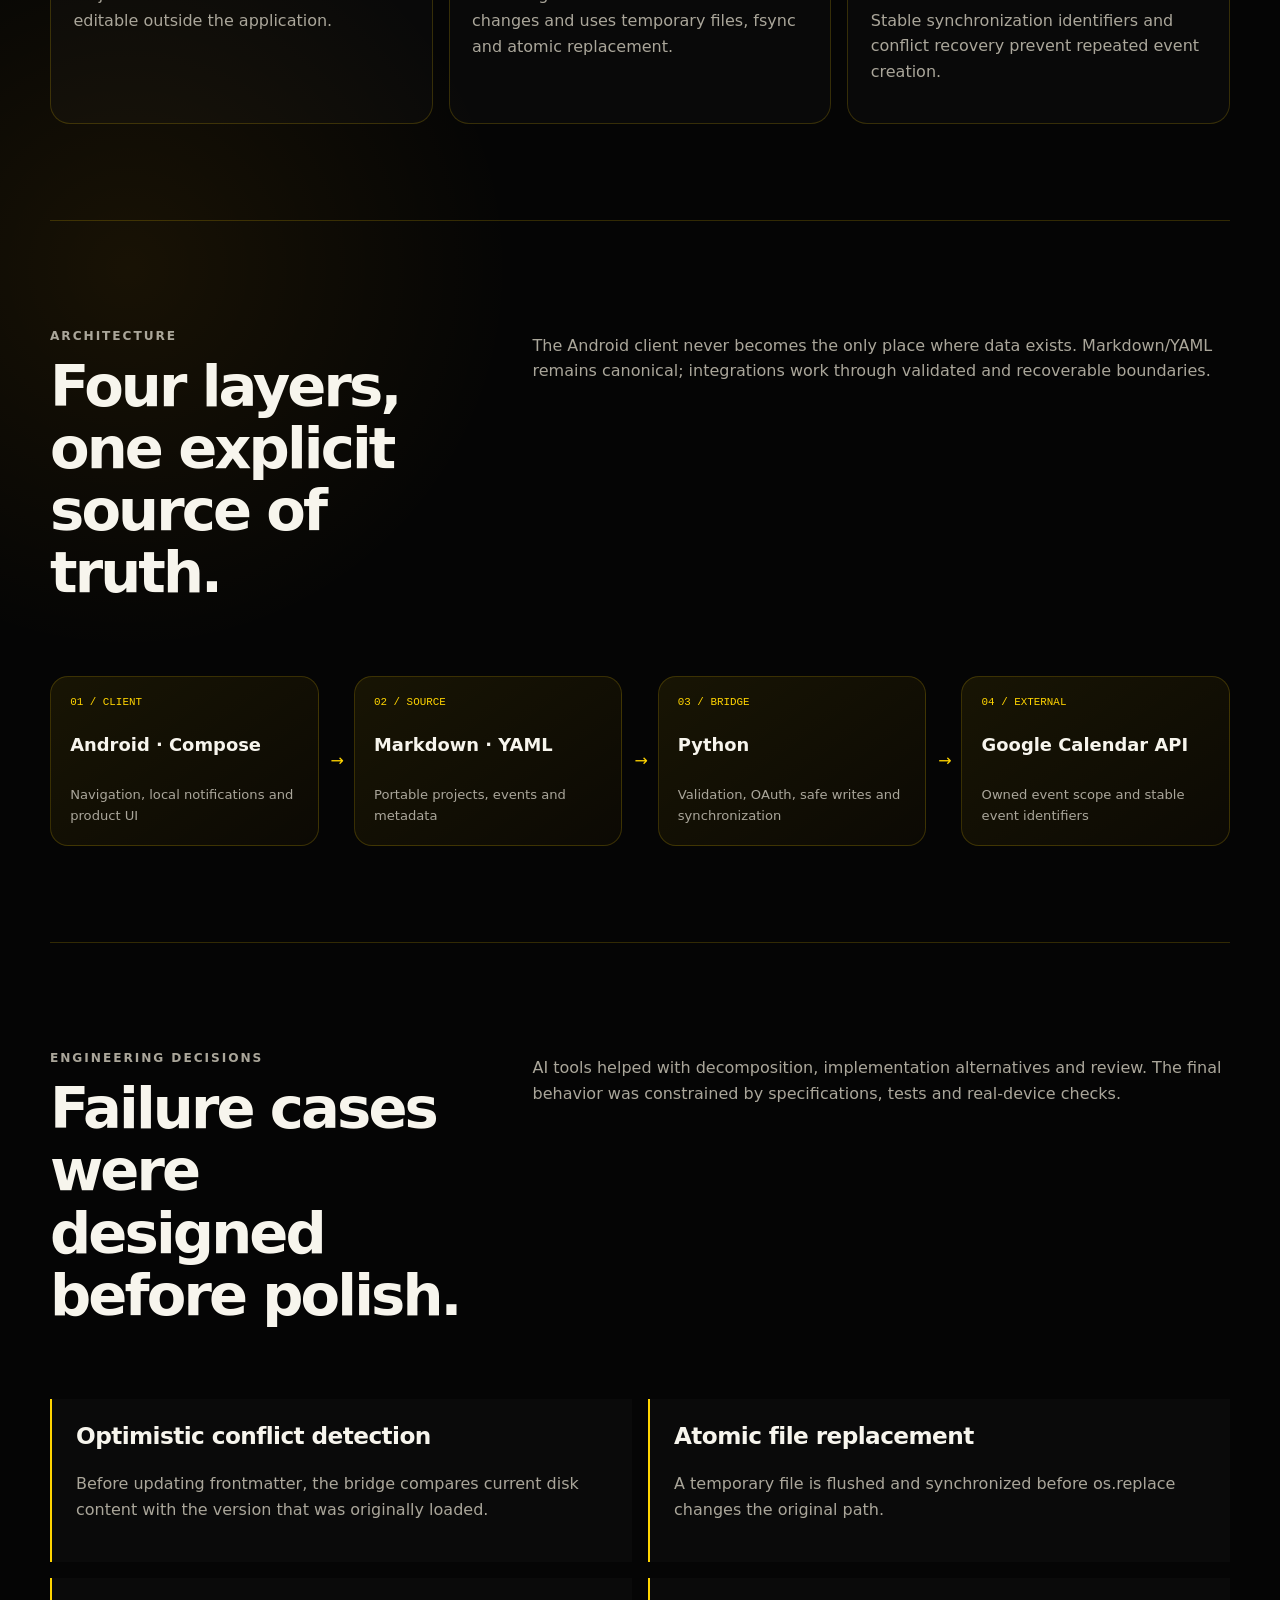
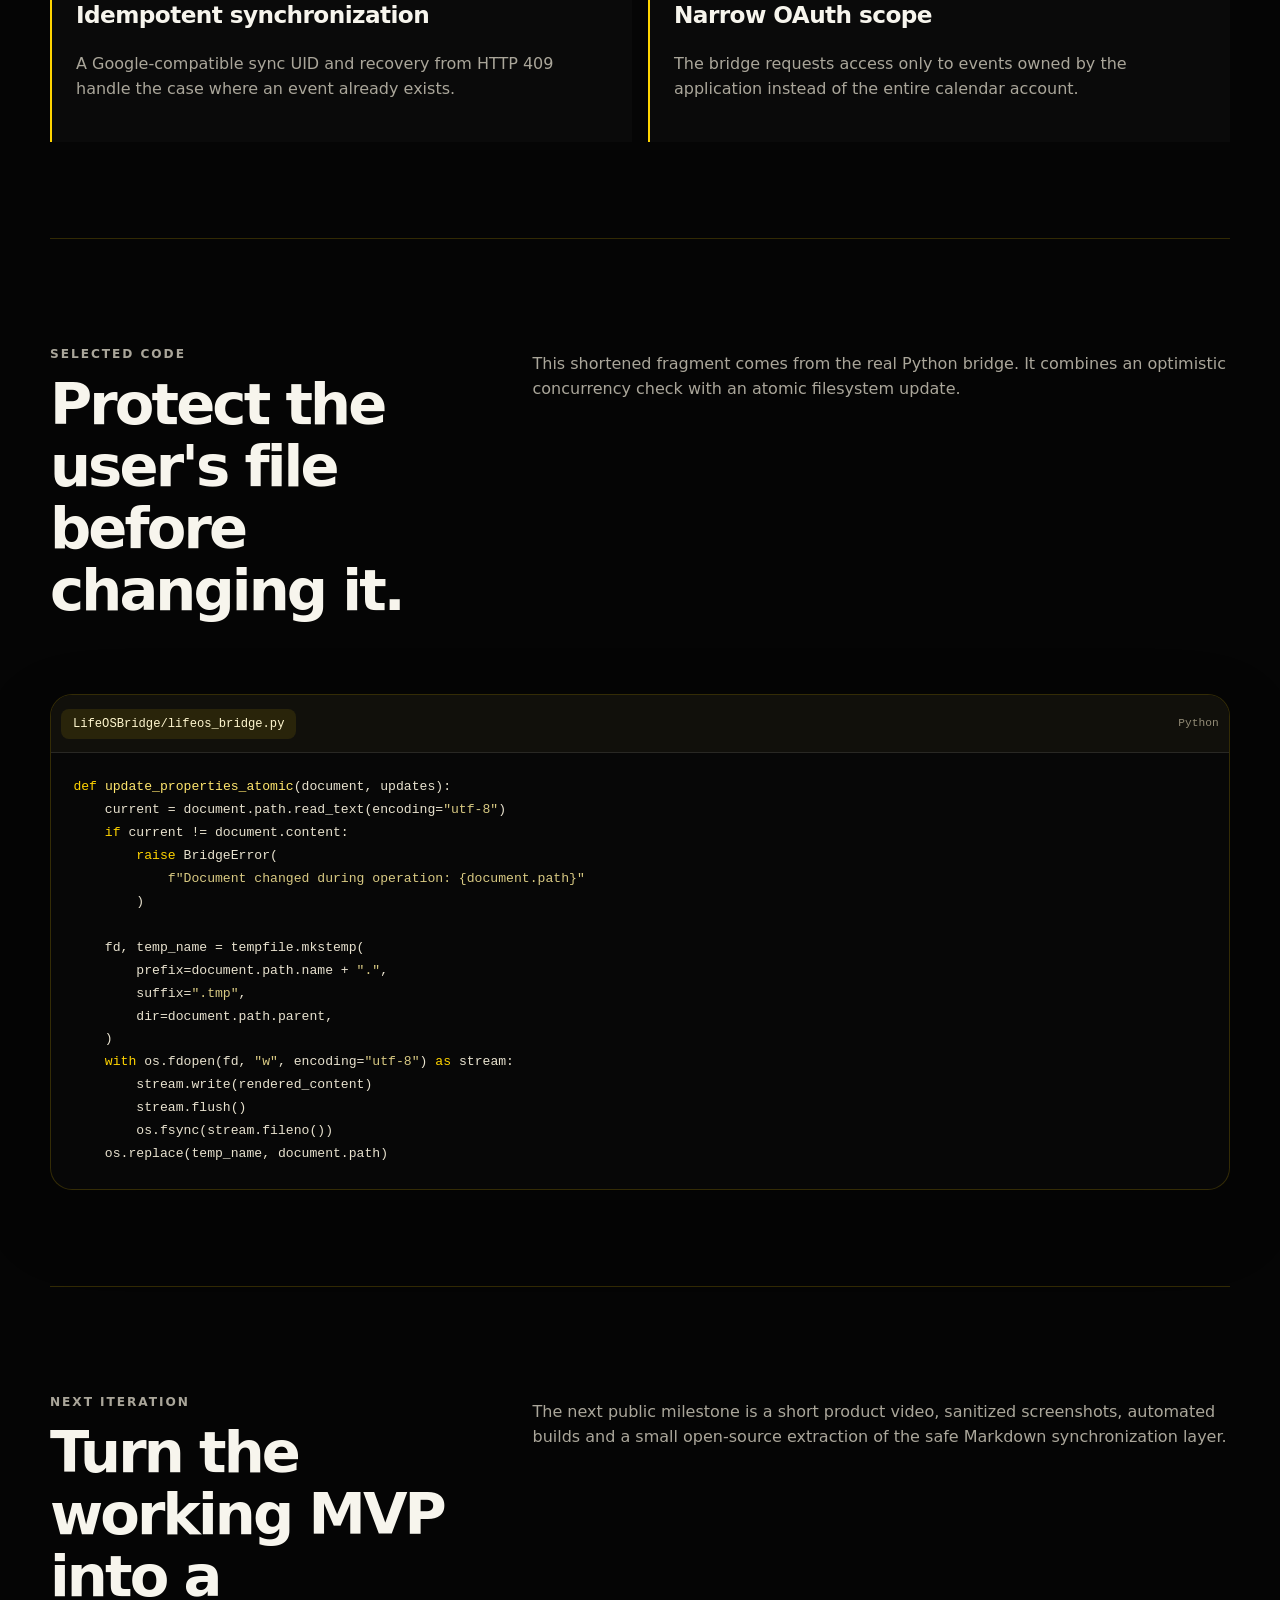
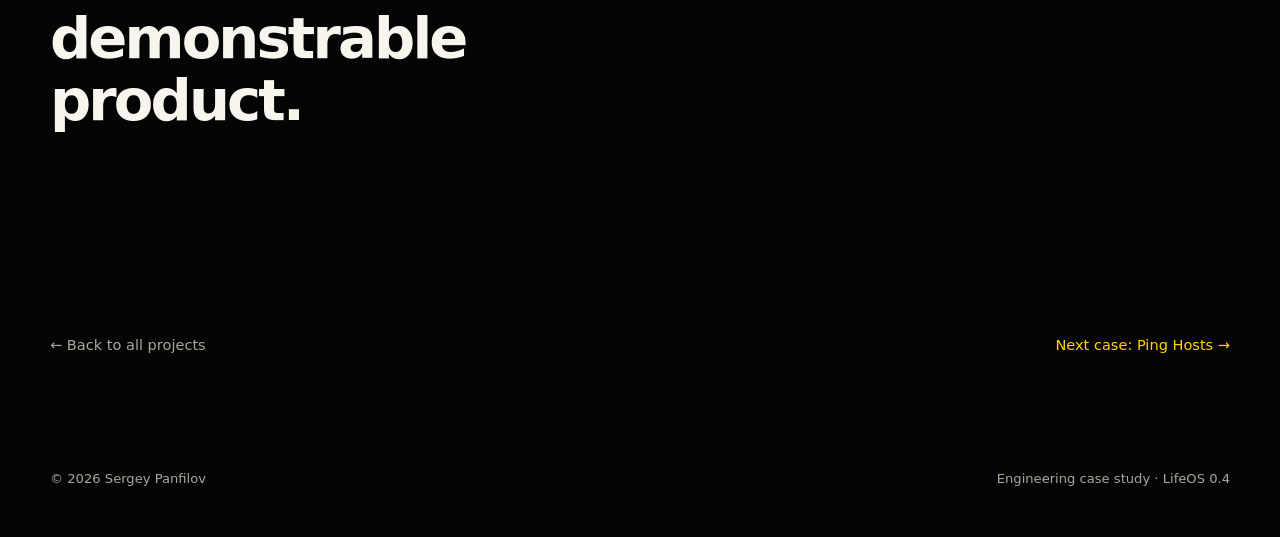
==== commit f9fefe96: "Apply black and yellow theme to case-lifeos.html" ====
--- a/case-lifeos.html
+++ b/case-lifeos.html
@@ -4,17 +4,17 @@
     <meta charset="UTF-8" />
     <meta name="viewport" content="width=device-width, initial-scale=1.0" />
     <meta name="description" content="LifeOS engineering case study by Sergey Panfilov: Android, Kotlin, Python, Markdown/YAML and Google Calendar." />
-    <meta name="theme-color" content="#07111f" />
+    <meta name="theme-color" content="#050505" />
     <meta property="og:title" content="LifeOS 0.4 — Engineering case study" />
     <meta property="og:description" content="A local-first personal operating system with safe file operations and a Google Calendar bridge." />
     <meta property="og:type" content="article" />
     <meta property="og:url" content="https://zenartz98.github.io/portfolio/case-lifeos.html" />
-    <meta property="og:image" content="https://zenartz98.github.io/portfolio/assets/og-portfolio.png" />
+    <meta property="og:image" content="https://zenartz98.github.io/portfolio/assets/og-portfolio-yellow.png" />
     <meta name="twitter:card" content="summary_large_image" />
     <link rel="canonical" href="https://zenartz98.github.io/portfolio/case-lifeos.html" />
-    <link rel="icon" href="assets/favicon.svg" type="image/svg+xml" />
+    <link rel="icon" href="assets/favicon.svg?v=20260717-3" type="image/svg+xml" />
     <title>LifeOS 0.4 — Sergey Panfilov</title>
-    <link rel="stylesheet" href="styles.css" />
+    <link rel="stylesheet" href="styles.css?v=20260717-3" />
   </head>
   <body>
     <a class="skip-link" href="#main">Skip to content</a>
@@ -136,6 +136,6 @@
     </main>
 
     <footer><span>© <span data-year></span> Sergey Panfilov</span><span data-en="Engineering case study · LifeOS 0.4" data-ru="Инженерный кейс · LifeOS 0.4">Engineering case study · LifeOS 0.4</span></footer>
-    <script src="script.js"></script>
+    <script src="script.js?v=20260717-3"></script>
   </body>
 </html>
--- a/styles.css
+++ b/styles.css
@@ -1,13 +1,13 @@
 :root {
   color-scheme: dark;
-  --background: #07111f;
-  --surface: #0d1a2b;
-  --surface-soft: #101f33;
-  --text: #f3f6fb;
-  --muted: #9dafc4;
-  --line: rgba(255, 255, 255, 0.12);
-  --accent: #7ef0c6;
-  --accent-two: #8ba7ff;
+  --background: #050505;
+  --surface: #0d0d0d;
+  --surface-soft: #171717;
+  --text: #f7f5ed;
+  --muted: #aaa69a;
+  --line: rgba(255, 212, 0, 0.18);
+  --accent: #ffd400;
+  --accent-two: #ffad00;
   --max-width: 1180px;
   font-family: Inter, ui-sans-serif, system-ui, -apple-system, BlinkMacSystemFont, "Segoe UI", sans-serif;
   font-synthesis: none;
@@ -16,25 +16,25 @@
 
 :root[data-theme="light"] {
   color-scheme: light;
-  --background: #eef3f8;
-  --surface: #ffffff;
-  --surface-soft: #e6edf5;
-  --text: #0a1728;
-  --muted: #53657a;
-  --line: rgba(10, 23, 40, 0.14);
-  --accent: #087d62;
-  --accent-two: #4663d8;
-}
-:root[data-theme="light"] .site-header { background: rgba(238, 243, 248, .88); }
-:root[data-theme="light"] .terminal { background: rgba(7, 16, 28, .96); }
+  --background: #f5f1df;
+  --surface: #fffdf5;
+  --surface-soft: #ece5c9;
+  --text: #15130b;
+  --muted: #625e50;
+  --line: rgba(21, 19, 11, 0.18);
+  --accent: #8a5a00;
+  --accent-two: #b67800;
+}
+:root[data-theme="light"] .site-header { background: rgba(255, 253, 245, .9); }
+:root[data-theme="light"] .terminal { background: rgba(8, 8, 8, .97); }
 
 * { box-sizing: border-box; }
 html { scroll-behavior: smooth; }
 body {
   margin: 0;
   background:
-    radial-gradient(circle at 82% 8%, rgba(139, 167, 255, 0.15), transparent 28rem),
-    radial-gradient(circle at 10% 35%, rgba(126, 240, 198, 0.09), transparent 24rem),
+    radial-gradient(circle at 82% 8%, rgba(255, 212, 0, 0.14), transparent 28rem),
+    radial-gradient(circle at 10% 35%, rgba(255, 173, 0, 0.08), transparent 24rem),
     var(--background);
   color: var(--text);
   line-height: 1.6;
@@ -83,7 +83,7 @@
   gap: 1.3rem;
   border: 1px solid var(--line);
   border-radius: 18px;
-  background: rgba(7, 17, 31, 0.78);
+  background: rgba(5, 5, 5, 0.82);
   backdrop-filter: blur(18px);
 }
 
@@ -95,7 +95,7 @@
   place-items: center;
   border-radius: 12px;
   color: var(--background);
-  background: linear-gradient(135deg, var(--accent), #c7ffec);
+  background: linear-gradient(135deg, var(--accent), #fff09a);
   font-size: 0.82rem;
   letter-spacing: -0.03em;
 }
@@ -163,10 +163,10 @@
   gap: .55rem;
   margin-bottom: 1.4rem;
   padding: .42rem .72rem;
-  border: 1px solid rgba(126, 240, 198, .25);
+  border: 1px solid rgba(255, 212, 0, .3);
   border-radius: 999px;
   color: var(--muted);
-  background: rgba(126, 240, 198, .05);
+  background: rgba(255, 212, 0, .06);
   font-size: .78rem;
 }
 
@@ -188,18 +188,18 @@
 
 .hero-panel { display: grid; justify-items: center; gap: 2rem; }
 .portrait-wrap { position: relative; width: 220px; aspect-ratio: 1; display: grid; place-items: center; }
-.portrait-wrap img { width: 160px; aspect-ratio: 1; object-fit: cover; border-radius: 32px; border: 1px solid var(--line); filter: saturate(.8) contrast(1.05); }
+.portrait-wrap img { width: 160px; aspect-ratio: 1; object-fit: cover; border-radius: 32px; border: 1px solid var(--line); filter: grayscale(1) contrast(1.1); }
 .orbit { position: absolute; inset: 0; border: 1px solid var(--line); border-radius: 50%; }
 .orbit-one::after, .orbit-two::after { content: ""; position: absolute; width: 11px; aspect-ratio: 1; border-radius: 50%; background: var(--accent); top: 13%; left: 13%; box-shadow: 0 0 15px var(--accent); }
 .orbit-two { inset: 15px; animation: orbit 13s linear infinite reverse; }
 .orbit-one { animation: orbit 18s linear infinite; }
 @keyframes orbit { to { transform: rotate(360deg); } }
 
-.terminal { width: min(100%, 340px); border: 1px solid var(--line); background: rgba(13, 26, 43, .8); border-radius: 16px; box-shadow: 0 22px 60px rgba(0,0,0,.25); overflow: hidden; }
+.terminal { width: min(100%, 340px); border: 1px solid var(--line); background: rgba(10, 10, 10, .92); border-radius: 16px; box-shadow: 0 22px 60px rgba(0,0,0,.32); overflow: hidden; }
 .terminal-head { padding: .8rem; display: flex; gap: .4rem; border-bottom: 1px solid var(--line); }
 .terminal-head span { width: 8px; aspect-ratio: 1; border-radius: 50%; background: #5e6d80; }
 .terminal pre { margin: 0; padding: 1.2rem; font: 0.87rem/1.7 "SFMono-Regular", Consolas, monospace; color: var(--accent); }
-.terminal .muted { color: #9dafc4; }
+.terminal .muted { color: #aaa69a; }
 .cursor { animation: blink 1s steps(1) infinite; }
 @keyframes blink { 50% { opacity: 0; } }
 
@@ -210,7 +210,7 @@
   overflow: auto;
   white-space: pre-wrap;
   font: .82rem/1.65 "SFMono-Regular", Consolas, monospace;
-  color: #7ef0c6;
+  color: #ffd400;
 }
 .terminal-form {
   display: grid;
@@ -219,7 +219,7 @@
   gap: .55rem;
   padding: .7rem 1.2rem 1.1rem;
 }
-.terminal-prompt { color: #9dafc4; font: .82rem/1 "SFMono-Regular", Consolas, monospace; }
+.terminal-prompt { color: #aaa69a; font: .82rem/1 "SFMono-Regular", Consolas, monospace; }
 .terminal-form input {
   width: 100%;
   min-width: 0;
@@ -227,7 +227,7 @@
   border-bottom: 1px solid var(--line);
   outline: 0;
   background: transparent;
-  color: #f3f6fb;
+  color: #f7f5ed;
   padding: .35rem 0;
   font: .82rem/1.4 "SFMono-Regular", Consolas, monospace;
 }
@@ -243,8 +243,8 @@
 .section-heading { margin-bottom: 3.5rem; }
 .project-grid { display: grid; grid-template-columns: repeat(2, minmax(0, 1fr)); gap: 1rem; }
 .project-card { min-height: 360px; padding: 1.5rem; display: grid; grid-template-columns: auto 1fr; gap: 1.4rem; border: 1px solid var(--line); border-radius: 22px; background: linear-gradient(145deg, rgba(255,255,255,.035), rgba(255,255,255,.01)); }
-.project-card:hover { border-color: rgba(126, 240, 198, .38); transform: translateY(-3px); }
-.project-featured { grid-column: 1 / -1; min-height: 440px; align-items: end; background: linear-gradient(135deg, rgba(126,240,198,.1), rgba(139,167,255,.08)); }
+.project-card:hover { border-color: rgba(255, 212, 0, .48); transform: translateY(-3px); }
+.project-featured { grid-column: 1 / -1; min-height: 440px; align-items: end; background: linear-gradient(135deg, rgba(255,212,0,.11), rgba(255,173,0,.045)); }
 .project-number { color: var(--accent); font: 0.75rem/1 "SFMono-Regular", Consolas, monospace; }
 .project-meta { display: flex; flex-wrap: wrap; gap: .8rem; color: var(--muted); font-size: .78rem; text-transform: uppercase; letter-spacing: .09em; margin-bottom: 1rem; }
 .project-card p, .project-points { color: var(--muted); }
@@ -259,7 +259,7 @@
   border-radius: 999px;
   letter-spacing: .08em;
 }
-.status-building { color: #8ba7ff; }
+.status-building { color: #ffd400; }
 .status-public { color: var(--accent); }
 .status-prototype { color: #e8b66d; }
 .project-actions { display: flex; flex-wrap: wrap; align-items: center; gap: .9rem; margin-top: 1.4rem; }
@@ -276,7 +276,7 @@
   overflow: hidden;
   border: 1px solid var(--line);
   border-radius: 22px;
-  background: #07101c;
+  background: #070707;
   box-shadow: 0 28px 70px rgba(0, 0, 0, .26);
 }
 .code-toolbar {
@@ -286,41 +286,41 @@
   gap: .3rem;
   padding: .55rem .65rem;
   border-bottom: 1px solid rgba(255,255,255,.1);
-  background: #0d1928;
+  background: #11100b;
 }
 .code-tab {
   border: 0;
   border-radius: 8px;
   padding: .55rem .72rem;
   background: transparent;
-  color: #8fa2ba;
+  color: #a6a08d;
   cursor: pointer;
   font: .76rem/1 "SFMono-Regular", Consolas, monospace;
 }
-.code-tab.is-active { color: #eff6ff; background: rgba(255,255,255,.08); }
-.code-source { margin-left: auto; color: #6f849e; font: .7rem/1 "SFMono-Regular", Consolas, monospace; }
+.code-tab.is-active { color: #fff7cf; background: rgba(255,212,0,.1); }
+.code-source { margin-left: auto; color: #928b76; font: .7rem/1 "SFMono-Regular", Consolas, monospace; }
 .code-panel[hidden] { display: none; }
 .code-caption {
   display: flex;
   justify-content: space-between;
   gap: 1rem;
   padding: 1rem 1.4rem 0;
-  color: #7ef0c6;
+  color: #ffd400;
   font: .72rem/1.4 "SFMono-Regular", Consolas, monospace;
 }
-.code-caption span:last-child { color: #7890aa; text-align: right; }
+.code-caption span:last-child { color: #9b947f; text-align: right; }
 .code-panel pre {
   margin: 0;
   padding: 1.4rem;
   overflow: auto;
-  color: #d8e4f2;
+  color: #e8e2cf;
   font: .82rem/1.75 "SFMono-Regular", Consolas, monospace;
   tab-size: 4;
 }
-.syntax-key, .syntax-dec { color: #c792ea; }
-.syntax-fn { color: #82aaff; }
-.syntax-str { color: #c3e88d; }
-.syntax-num { color: #f78c6c; }
+.syntax-key, .syntax-dec { color: #ffd400; }
+.syntax-fn { color: #ffe66d; }
+.syntax-str { color: #d9ca83; }
+.syntax-num { color: #ffad00; }
 
 .process-grid {
   list-style: none;
@@ -352,9 +352,9 @@
   padding: 1.5rem;
   border: 1px solid var(--line);
   border-radius: 20px;
-  background: linear-gradient(150deg, rgba(139,167,255,.06), rgba(126,240,198,.025));
-}
-.resume-grid article:hover { border-color: rgba(126,240,198,.38); transform: translateY(-3px); }
+  background: linear-gradient(150deg, rgba(255,212,0,.07), rgba(255,173,0,.02));
+}
+.resume-grid article:hover { border-color: rgba(255,212,0,.48); transform: translateY(-3px); }
 .resume-grid p { color: var(--muted); }
 .resume-grid .button { margin-top: auto; }
 .file-type { margin-bottom: 2.5rem; color: var(--accent); font: .72rem/1 "SFMono-Regular", Consolas, monospace; text-transform: uppercase; letter-spacing: .08em; }
@@ -397,7 +397,7 @@
   justify-content: space-between;
   border: 1px solid var(--line);
   border-radius: 18px;
-  background: linear-gradient(145deg, rgba(126,240,198,.07), rgba(139,167,255,.04));
+  background: linear-gradient(145deg, rgba(255,212,0,.08), rgba(255,173,0,.03));
 }
 .architecture-node:not(:last-child)::after {
   content: "→";
@@ -425,20 +425,20 @@
   border: 1px solid var(--line);
   border-radius: 22px;
   overflow: hidden;
-  background: #07101c;
-  color: #eaf2fb;
-}
-.interface-sidebar { padding: 1.4rem; border-right: 1px solid rgba(255,255,255,.1); background: #0b1726; }
-.interface-sidebar strong { display: block; margin-bottom: 2rem; color: #7ef0c6; }
-.interface-sidebar span { display: block; margin: .8rem 0; color: #8196ad; font-size: .82rem; }
+  background: #070707;
+  color: #f7f5ed;
+}
+.interface-sidebar { padding: 1.4rem; border-right: 1px solid rgba(255,212,0,.14); background: #11100b; }
+.interface-sidebar strong { display: block; margin-bottom: 2rem; color: #ffd400; }
+.interface-sidebar span { display: block; margin: .8rem 0; color: #a6a08d; font-size: .82rem; }
 .interface-content { padding: 1.4rem; overflow: auto; }
 .interface-topbar { display: flex; justify-content: space-between; gap: 1rem; margin-bottom: 1.4rem; }
-.interface-button { padding: .5rem .7rem; border: 1px solid rgba(126,240,198,.35); border-radius: 8px; color: #7ef0c6; font-size: .75rem; }
+.interface-button { padding: .5rem .7rem; border: 1px solid rgba(255,212,0,.42); border-radius: 8px; color: #ffd400; font-size: .75rem; }
 .host-table { min-width: 580px; border: 1px solid rgba(255,255,255,.1); border-radius: 12px; overflow: hidden; }
 .host-row { display: grid; grid-template-columns: 1.2fr .8fr .8fr 1fr; }
 .host-row span { padding: .75rem; border-right: 1px solid rgba(255,255,255,.08); border-bottom: 1px solid rgba(255,255,255,.08); font: .74rem/1.4 "SFMono-Regular", Consolas, monospace; }
-.host-row.header { color: #8196ad; background: rgba(255,255,255,.035); }
-.host-row .ok { color: #7ef0c6; }
+.host-row.header { color: #a6a08d; background: rgba(255,212,0,.035); }
+.host-row .ok { color: #ffd400; }
 .host-row .warn { color: #e8b66d; }
 
 .split-section { display: grid; grid-template-columns: .85fr 1.2fr; gap: clamp(3rem, 8vw, 8rem); align-items: start; }
